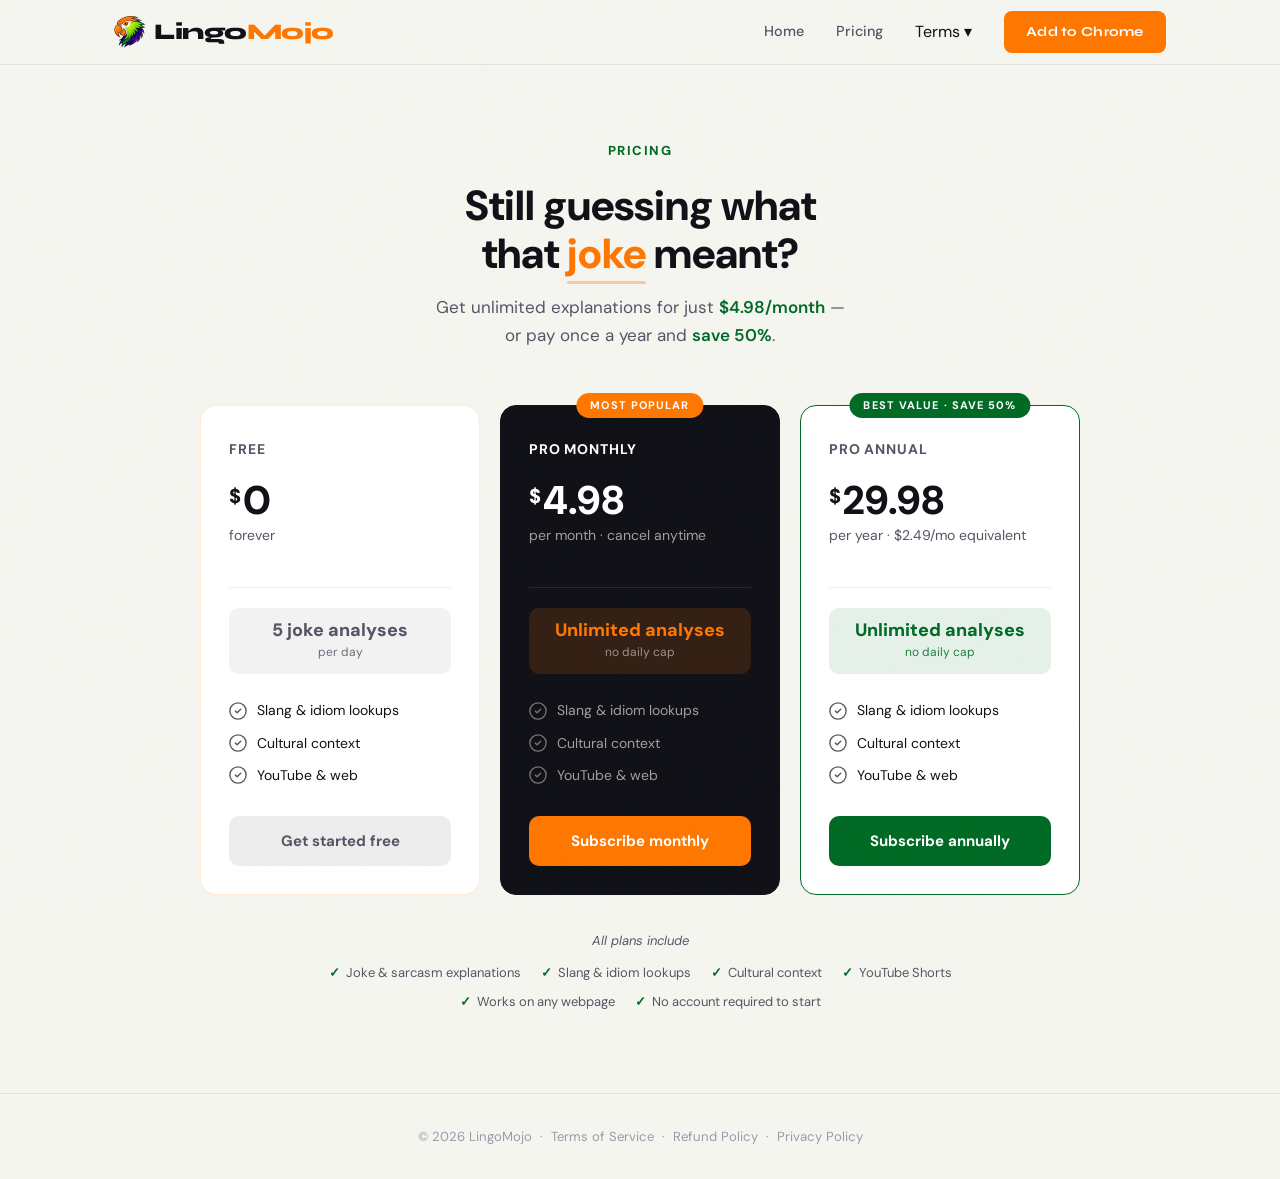
==== pricing.html @ 34e62b3f "Add pricing.html, move Pricing section out of index - New pricing.html with 3-card layout (Free / Pr" ====
<!DOCTYPE html>
<html lang="en">
<head>
    <meta charset="UTF-8">
    <meta name="viewport" content="width=device-width, initial-scale=1.0">
    <title>Pricing — LingoMojo</title>
    <meta name="description" content="Simple, honest pricing for LingoMojo. Free plan with 5 analyses per day. Pro plans with unlimited analyses starting at $2.49/month.">

    <link rel="icon" type="image/png" href="/favicon-96x96.png" sizes="96x96" />
    <link rel="icon" type="image/svg+xml" href="/favicon.svg" />
    <link rel="shortcut icon" href="/favicon.ico" />
    <link rel="apple-touch-icon" sizes="180x180" href="/apple-touch-icon.png" />
    <link rel="manifest" href="/site.webmanifest" />

    <link rel="preconnect" href="https://fonts.googleapis.com">
    <link rel="preconnect" href="https://fonts.gstatic.com" crossorigin>
    <link href="https://fonts.googleapis.com/css2?family=Syne:wght@400;600;700;800&family=DM+Sans:ital,opsz,wght@0,9..40,300;0,9..40,400;0,9..40,500;1,9..40,300&display=swap" rel="stylesheet">
    <link rel="stylesheet" href="/styles.css">

    <style>
        html { scroll-snap-type: none; }

        .pricing-page {
            display: flex;
            flex-direction: column;
            align-items: center;
            padding: 72px 24px 80px;
        }

        /* ── HOOK ─────────────────────────────────────── */
        .hook {
            text-align: center;
            max-width: 560px;
            margin-bottom: 56px;
        }

        .hook-eyebrow {
            display: inline-block;
            font-family: var(--font-display);
            font-weight: 800;
            font-size: 13px;
            letter-spacing: 0.12em;
            text-transform: uppercase;
            color: var(--green);
            margin-bottom: 20px;
        }

        .hook h1 {
            font-family: var(--font-display);
            font-weight: 800;
            font-size: clamp(28px, 5vw, 42px);
            line-height: 1.15;
            color: var(--text);
            margin-bottom: 16px;
        }

        .hook h1 em {
            font-style: normal;
            color: var(--accent);
            position: relative;
            white-space: nowrap;
        }

        .hook h1 em::after {
            content: '';
            position: absolute;
            left: 0; right: 0;
            bottom: -3px;
            height: 3px;
            background: var(--accent);
            border-radius: 2px;
            opacity: 0.35;
        }

        .hook p {
            font-size: 17px;
            color: var(--text-muted);
            line-height: 1.6;
        }

        .hook p strong {
            color: var(--green);
            font-weight: 600;
        }

        /* ── CARDS ────────────────────────────────────── */
        .pr-cards {
            display: flex;
            gap: 20px;
            align-items: stretch;
            flex-wrap: wrap;
            justify-content: center;
            max-width: 900px;
            width: 100%;
        }

        .pr-card {
            background: var(--bg-card);
            border: 1.5px solid var(--border);
            border-radius: 16px;
            padding: 32px 28px 28px;
            display: flex;
            flex-direction: column;
            flex: 1 1 240px;
            max-width: 280px;
            position: relative;
            transition: transform 0.2s, box-shadow 0.2s;
        }

        .pr-card:hover {
            transform: translateY(-4px);
            box-shadow: 0 12px 40px rgba(0,0,0,0.08);
        }

        .pr-card.featured {
            background: var(--text);
            border-color: var(--text);
            color: #fff;
        }

        .pr-card.featured .pr-price-label,
        .pr-card.featured .pr-desc,
        .pr-card.featured .limit-sub,
        .pr-card.featured .pr-feature { color: rgba(255,255,255,0.6); }

        .pr-card.featured .pr-name,
        .pr-card.featured .pr-price { color: #fff; }

        .pr-card.featured .pr-divider { background: rgba(255,255,255,0.1); }

        .pr-card.annual { border-color: var(--green); }

        /* Badge */
        .pr-badge {
            position: absolute;
            top: -13px;
            left: 50%;
            transform: translateX(-50%);
            background: var(--accent);
            color: #fff;
            font-family: var(--font-display);
            font-weight: 700;
            font-size: 11px;
            letter-spacing: 0.1em;
            text-transform: uppercase;
            padding: 4px 14px;
            border-radius: 20px;
            white-space: nowrap;
        }

        .pr-card.annual .pr-badge { background: var(--green); }

        /* Card content */
        .pr-name {
            font-family: var(--font-display);
            font-weight: 700;
            font-size: 14px;
            letter-spacing: 0.06em;
            text-transform: uppercase;
            color: var(--text-muted);
            margin-bottom: 20px;
        }

        .pr-price {
            font-family: var(--font-display);
            font-weight: 800;
            font-size: 40px;
            line-height: 1;
            color: var(--text);
            display: flex;
            align-items: flex-start;
            gap: 2px;
            margin-bottom: 4px;
        }

        .pr-price sup { font-size: 20px; margin-top: 6px; }

        .pr-price-label {
            font-size: 14px;
            color: var(--text-muted);
            margin-bottom: 20px;
        }

        .pr-divider {
            height: 1px;
            background: var(--border);
            margin: 20px 0;
        }

        /* Limit highlight */
        .limit-box {
            border-radius: 10px;
            padding: 12px 16px;
            margin-bottom: 20px;
            text-align: center;
        }

        .limit-box.free-limit {
            background: rgba(0,0,0,0.05);
            color: var(--text-muted);
        }

        .limit-box.featured-limit {
            background: rgba(254,119,1,0.15);
            color: var(--accent);
        }

        .limit-box.annual-limit {
            background: rgba(0,107,38,0.1);
            color: var(--green);
        }

        .limit-main {
            font-family: var(--font-display);
            font-weight: 800;
            font-size: 18px;
            line-height: 1.2;
        }

        .limit-sub {
            font-size: 12px;
            opacity: 0.85;
            margin-top: 2px;
        }

        /* Features list */
        .pr-feature {
            display: flex;
            align-items: center;
            gap: 10px;
            font-size: 14px;
            color: var(--text);
            padding: 5px 0;
        }

        .pr-feature .icon {
            width: 18px;
            height: 18px;
            flex-shrink: 0;
            opacity: 0.7;
        }

        /* CTA button */
        .pr-cta { margin-top: auto; padding-top: 24px; }

        .pr-btn {
            display: block;
            width: 100%;
            text-align: center;
            padding: 13px 20px;
            border-radius: 10px;
            font-family: var(--font-display);
            font-weight: 700;
            font-size: 15px;
            cursor: pointer;
            text-decoration: none;
            border: none;
            transition: opacity 0.15s, transform 0.15s;
        }

        .pr-btn:hover { opacity: 0.88; transform: translateY(-1px); }
        .pr-btn:active { transform: translateY(0); }

        .pr-btn.btn-free    { background: rgba(0,0,0,0.07); color: var(--text-muted); }
        .pr-btn.btn-monthly { background: var(--accent); color: #fff; }
        .pr-btn.btn-annual  { background: var(--green);  color: #fff; }

        /* ── SHARED FEATURES ROW ──────────────────────── */
        .shared {
            margin-top: 36px;
            display: flex;
            flex-wrap: wrap;
            justify-content: center;
            gap: 8px 20px;
            max-width: 700px;
            text-align: center;
        }

        .shared-label {
            font-size: 13px;
            color: var(--text-muted);
            width: 100%;
            margin-bottom: 4px;
            font-style: italic;
        }

        .shared-item {
            font-size: 13px;
            color: var(--text-muted);
            display: flex;
            align-items: center;
            gap: 6px;
        }

        .shared-item::before {
            content: '✓';
            color: var(--green);
            font-weight: 700;
        }

        @media (max-width: 640px) {
            .pr-cards { flex-direction: column; align-items: center; }
            .pr-card  { max-width: 100%; }
        }
    </style>
</head>
<body>

    <header>
        <div class="container">
            <a href="/" class="logo"><img src="/favicon.svg" alt="" class="logo-icon"><span class="logo-wordmark">Lingo<span>Mojo</span></span></a>
            <nav>
                <a href="/" class="nav-link">Home</a>
                <a href="/pricing.html" class="nav-link active">Pricing</a>
                <div class="nav-dropdown">
                    <span class="nav-link nav-dropdown-trigger">Terms ▾</span>
                    <div class="nav-dropdown-menu">
                        <div class="nav-dropdown-inner">
                            <a href="/terms.html">Terms of Service</a>
                            <a href="/refund.html">Refund Policy</a>
                            <a href="/privacy.html">Privacy Policy</a>
                        </div>
                    </div>
                </div>
                <a href="https://chromewebstore.google.com/detail/lingomojo-%E2%80%94-jokes-and-sla/cbhnfalfcehnldongaeojnlaheihpejl"
                   class="cta-button" target="_blank" rel="noopener">Add to Chrome</a>
            </nav>
        </div>
    </header>

    <main class="pricing-page">

        <!-- HOOK -->
        <div class="hook">
            <span class="hook-eyebrow">Pricing</span>
            <h1>Still guessing what<br>that <em>joke</em> meant?</h1>
            <p>
                Get unlimited explanations for just <strong>$4.98/month</strong> —<br>
                or pay once a year and <strong>save 50%</strong>.
            </p>
        </div>

        <!-- CARDS -->
        <div class="pr-cards">

            <!-- FREE -->
            <div class="pr-card">
                <div class="pr-name">Free</div>
                <div class="pr-price"><sup>$</sup>0</div>
                <div class="pr-price-label">forever</div>

                <div class="pr-divider"></div>

                <div class="limit-box free-limit">
                    <div class="limit-main">5 joke analyses</div>
                    <div class="limit-sub">per day</div>
                </div>

                <div class="pr-feature">
                    <svg class="icon" viewBox="0 0 20 20" fill="none"><circle cx="10" cy="10" r="9" stroke="currentColor" stroke-width="1.5"/><path d="M7 10l2 2 4-4" stroke="currentColor" stroke-width="1.5" stroke-linecap="round" stroke-linejoin="round"/></svg>
                    Slang &amp; idiom lookups
                </div>
                <div class="pr-feature">
                    <svg class="icon" viewBox="0 0 20 20" fill="none"><circle cx="10" cy="10" r="9" stroke="currentColor" stroke-width="1.5"/><path d="M7 10l2 2 4-4" stroke="currentColor" stroke-width="1.5" stroke-linecap="round" stroke-linejoin="round"/></svg>
                    Cultural context
                </div>
                <div class="pr-feature">
                    <svg class="icon" viewBox="0 0 20 20" fill="none"><circle cx="10" cy="10" r="9" stroke="currentColor" stroke-width="1.5"/><path d="M7 10l2 2 4-4" stroke="currentColor" stroke-width="1.5" stroke-linecap="round" stroke-linejoin="round"/></svg>
                    YouTube &amp; web
                </div>

                <div class="pr-cta">
                    <a href="https://chromewebstore.google.com/detail/lingomojo-%E2%80%94-jokes-and-sla/cbhnfalfcehnldongaeojnlaheihpejl"
                       class="pr-btn btn-free" target="_blank" rel="noopener">Get started free</a>
                </div>
            </div>

            <!-- PRO MONTHLY (featured) -->
            <div class="pr-card featured">
                <div class="pr-badge">Most popular</div>
                <div class="pr-name">Pro Monthly</div>
                <div class="pr-price"><sup>$</sup>4.98</div>
                <div class="pr-price-label">per month · cancel anytime</div>

                <div class="pr-divider"></div>

                <div class="limit-box featured-limit">
                    <div class="limit-main">Unlimited analyses</div>
                    <div class="limit-sub">no daily cap</div>
                </div>

                <div class="pr-feature">
                    <svg class="icon" viewBox="0 0 20 20" fill="none"><circle cx="10" cy="10" r="9" stroke="currentColor" stroke-width="1.5"/><path d="M7 10l2 2 4-4" stroke="currentColor" stroke-width="1.5" stroke-linecap="round" stroke-linejoin="round"/></svg>
                    Slang &amp; idiom lookups
                </div>
                <div class="pr-feature">
                    <svg class="icon" viewBox="0 0 20 20" fill="none"><circle cx="10" cy="10" r="9" stroke="currentColor" stroke-width="1.5"/><path d="M7 10l2 2 4-4" stroke="currentColor" stroke-width="1.5" stroke-linecap="round" stroke-linejoin="round"/></svg>
                    Cultural context
                </div>
                <div class="pr-feature">
                    <svg class="icon" viewBox="0 0 20 20" fill="none"><circle cx="10" cy="10" r="9" stroke="currentColor" stroke-width="1.5"/><path d="M7 10l2 2 4-4" stroke="currentColor" stroke-width="1.5" stroke-linecap="round" stroke-linejoin="round"/></svg>
                    YouTube &amp; web
                </div>

                <div class="pr-cta">
                    <a href="https://chromewebstore.google.com/detail/lingomojo-%E2%80%94-jokes-and-sla/cbhnfalfcehnldongaeojnlaheihpejl"
                       class="pr-btn btn-monthly" target="_blank" rel="noopener">Subscribe monthly</a>
                </div>
            </div>

            <!-- PRO ANNUAL -->
            <div class="pr-card annual">
                <div class="pr-badge">Best value · Save 50%</div>
                <div class="pr-name">Pro Annual</div>
                <div class="pr-price"><sup>$</sup>29.98</div>
                <div class="pr-price-label">per year · $2.49/mo equivalent</div>

                <div class="pr-divider"></div>

                <div class="limit-box annual-limit">
                    <div class="limit-main">Unlimited analyses</div>
                    <div class="limit-sub">no daily cap</div>
                </div>

                <div class="pr-feature">
                    <svg class="icon" viewBox="0 0 20 20" fill="none"><circle cx="10" cy="10" r="9" stroke="currentColor" stroke-width="1.5"/><path d="M7 10l2 2 4-4" stroke="currentColor" stroke-width="1.5" stroke-linecap="round" stroke-linejoin="round"/></svg>
                    Slang &amp; idiom lookups
                </div>
                <div class="pr-feature">
                    <svg class="icon" viewBox="0 0 20 20" fill="none"><circle cx="10" cy="10" r="9" stroke="currentColor" stroke-width="1.5"/><path d="M7 10l2 2 4-4" stroke="currentColor" stroke-width="1.5" stroke-linecap="round" stroke-linejoin="round"/></svg>
                    Cultural context
                </div>
                <div class="pr-feature">
                    <svg class="icon" viewBox="0 0 20 20" fill="none"><circle cx="10" cy="10" r="9" stroke="currentColor" stroke-width="1.5"/><path d="M7 10l2 2 4-4" stroke="currentColor" stroke-width="1.5" stroke-linecap="round" stroke-linejoin="round"/></svg>
                    YouTube &amp; web
                </div>

                <div class="pr-cta">
                    <a href="https://chromewebstore.google.com/detail/lingomojo-%E2%80%94-jokes-and-sla/cbhnfalfcehnldongaeojnlaheihpejl"
                       class="pr-btn btn-annual" target="_blank" rel="noopener">Subscribe annually</a>
                </div>
            </div>

        </div>

        <!-- SHARED FEATURES -->
        <div class="shared">
            <span class="shared-label">All plans include</span>
            <span class="shared-item">Joke &amp; sarcasm explanations</span>
            <span class="shared-item">Slang &amp; idiom lookups</span>
            <span class="shared-item">Cultural context</span>
            <span class="shared-item">YouTube Shorts</span>
            <span class="shared-item">Works on any webpage</span>
            <span class="shared-item">No account required to start</span>
        </div>

    </main>

    <footer>
        <div class="container">
            <p>
                © 2026 LingoMojo &nbsp;·&nbsp;
                <a href="/terms.html">Terms of Service</a> &nbsp;·&nbsp;
                <a href="/refund.html">Refund Policy</a> &nbsp;·&nbsp;
                <a href="/privacy.html">Privacy Policy</a>
            </p>
        </div>
    </footer>

</body>
</html>
---- styles.css ----
/* ── Variables ── */
:root {
    --bg-dark:      #f5f5f0;
    --bg-mid:       #eeeee8;
    --bg-card:      #ffffff;
    --accent:       #FE7701;
    --accent-glow:  rgba(254, 119, 1, 0.22);
    --accent-dim:   rgba(254, 119, 1, 0.08);
    --green:        #006B26;
    --green-dim:    rgba(0, 107, 38, 0.08);
    --text:         #111118;
    --text-muted:   #555566;
    --text-dim:     #999aaa;
    --border:       rgba(254, 119, 1, 0.15);
    --border-neutral: rgba(0, 0, 0, 0.08);
    --radius:       16px;
}

/* ── Reset ── */
* { margin: 0; padding: 0; box-sizing: border-box; }
html {
    scroll-behavior: smooth;
    scroll-snap-type: y mandatory;
    scroll-padding-top: 64px;
}

body {
    font-family: 'DM Sans', sans-serif;
    background: var(--bg-dark);
    color: var(--text);
    line-height: 1.6;
    overflow-x: hidden;
}

/* Subtle noise texture */
body::before {
    content: '';
    position: fixed;
    inset: 0;
    background-image: url("data:image/svg+xml,%3Csvg viewBox='0 0 256 256' xmlns='http://www.w3.org/2000/svg'%3E%3Cfilter id='noise'%3E%3CfeTurbulence type='fractalNoise' baseFrequency='0.9' numOctaves='4' stitchTiles='stitch'/%3E%3C/filter%3E%3Crect width='100%25' height='100%25' filter='url(%23noise)' opacity='0.04'/%3E%3C/svg%3E");
    pointer-events: none;
    z-index: 999;
    opacity: 0.2;
}

.container {
    max-width: 1100px;
    margin: 0 auto;
    padding: 0 24px;
}

/* ── Header ── */
header {
    position: sticky;
    top: 0;
    z-index: 100;
    background: rgba(245, 245, 240, 0.88);
    backdrop-filter: blur(16px);
    border-bottom: 1px solid var(--border-neutral);
    color: var(--text);
}

header .container {
    display: flex;
    justify-content: space-between;
    align-items: center;
    height: 64px;
}

/* ── Logo ── */
.logo {
    font-family: 'Syne', sans-serif;
    font-size: 1.4rem;
    font-weight: 800;
    color: var(--text);
    text-decoration: none;
    letter-spacing: -0.02em;
    display: flex;
    align-items: center;
    gap: 8px;
}

.logo-icon {
    width: 32px;
    height: 32px;
    display: block;
    flex-shrink: 0;
}

/* wordmark is one flex item — no gap inside it */
.logo-wordmark { line-height: 1; }
.logo-wordmark span { color: var(--accent); }

/* ── Nav ── */
nav {
    display: flex;
    gap: 2rem;
    align-items: center;
}

nav a,
nav a.nav-link {
    color: var(--text-muted);
    text-decoration: none;
    font-size: 0.9rem;
    font-weight: 500;
    transition: color 0.2s;
}

nav a:hover,
nav a.nav-link:hover { color: var(--accent); }

nav a.cta-button:hover { color: #ffffff; }

/* ── Nav dropdown ── */
.nav-dropdown {
    position: relative;
}

.nav-dropdown-trigger {
    cursor: default;
    user-select: none;
}

.nav-dropdown-menu {
    display: none;
    position: absolute;
    top: 100%;
    left: 50%;
    transform: translateX(-50%);
    padding-top: 10px;
    min-width: 180px;
    z-index: 200;
}

.nav-dropdown-inner {
    background: var(--bg-card);
    border: 1px solid var(--border-neutral);
    border-radius: 10px;
    box-shadow: 0 8px 24px rgba(0,0,0,0.08);
    padding: 6px;
    display: flex;
    flex-direction: column;
}

.nav-dropdown:hover .nav-dropdown-menu {
    display: flex;
    flex-direction: column;
}

.nav-dropdown-menu a {
    padding: 8px 12px;
    border-radius: 6px;
    font-size: 0.88rem;
    font-weight: 500;
    color: var(--text-muted);
    text-decoration: none;
    white-space: nowrap;
    transition: background 0.15s, color 0.15s;
}

.nav-dropdown-menu a:hover,
.nav-dropdown-menu a.active {
    background: var(--accent-dim);
    color: var(--accent);
}

/* ── CTA Button ── */
.cta-button {
    background: var(--accent);
    color: #ffffff;
    padding: 0.65rem 1.4rem;
    border-radius: 8px;
    text-decoration: none;
    font-family: 'Syne', sans-serif;
    font-weight: 700;
    font-size: 0.85rem;
    letter-spacing: 0.02em;
    transition: transform 0.2s, box-shadow 0.2s;
    display: inline-block;
}

.cta-button:hover {
    transform: translateY(-2px);
    box-shadow: 0 6px 20px var(--accent-glow);
}

.cta-button.large {
    padding: 1rem 2.5rem;
    font-size: 1rem;
}

/* ── Hero ── */
.hero {
    height: calc(100vh - 64px);
    min-height: 560px;
    display: flex;
    align-items: flex-start;
    position: relative;
    overflow: hidden;
    padding: 3rem 0 2rem;
    background: var(--bg-dark);
    scroll-snap-align: start;
}

.hero::after {
    content: '';
    position: absolute;
    top: 10%;
    left: 30%;
    transform: translateX(-50%);
    width: 700px;
    height: 700px;
    background: radial-gradient(circle, rgba(254,119,1,0.06) 0%, transparent 70%);
    pointer-events: none;
}

.hero .container { position: relative; z-index: 1; }

/* Two-column hero layout */
.hero-layout {
    display: grid;
    grid-template-columns: 1fr 1fr;
    gap: 3rem;
    align-items: flex-start;
}

.hero-text { display: flex; flex-direction: column; }

.hero-visual {
    display: flex;
    justify-content: center;
    align-items: center;
}

.hero-screenshot {
    width: 100%;
    max-width: 480px;
    max-height: calc(100vh - 64px - 4rem);
    object-fit: contain;
    object-position: top;
    border-radius: 12px;
    box-shadow: 0 24px 64px rgba(0,0,0,0.12), 0 4px 16px rgba(254,119,1,0.1);
    opacity: 0;
    animation: fadeUp 0.7s 0.5s ease forwards;
}

.hero-eyebrow {
    display: inline-flex;
    align-items: center;
    gap: 8px;
    font-size: 0.78rem;
    font-weight: 500;
    letter-spacing: 0.12em;
    text-transform: uppercase;
    color: var(--accent);
    background: var(--accent-dim);
    border: 1px solid var(--border);
    border-radius: 20px;
    padding: 5px 14px;
    margin-bottom: 2rem;
    width: fit-content;
    opacity: 0;
    animation: fadeUp 0.6s 0.1s ease forwards;
}

.hero h2 {
    font-family: 'Syne', sans-serif;
    font-size: clamp(1.8rem, 3.2vw, 2.8rem);
    font-weight: 800;
    line-height: 1.08;
    letter-spacing: -0.03em;
    margin-bottom: 1.5rem;
    color: var(--text);
    opacity: 0;
    animation: fadeUp 0.6s 0.2s ease forwards;
}

.hero h2 em {
    font-style: normal;
    color: var(--accent);
    position: relative;
}

.hero h2 em::after {
    content: '';
    position: absolute;
    bottom: 4px;
    left: 0; right: 0;
    height: 3px;
    background: var(--accent);
    opacity: 0.3;
    border-radius: 2px;
}

.hero p {
    font-size: 1.1rem;
    color: var(--text-muted);
    margin-bottom: 2.5rem;
    font-weight: 300;
    opacity: 0;
    animation: fadeUp 0.6s 0.3s ease forwards;
}

.hero-cta {
    display: flex;
    gap: 1rem;
    align-items: center;
    flex-wrap: wrap;
    opacity: 0;
    animation: fadeUp 0.6s 0.4s ease forwards;
}

.hero-note {
    font-size: 0.8rem;
    color: var(--text-dim);
}

.hero-grid {
    position: absolute;
    right: -80px;
    top: 50%;
    transform: translateY(-50%);
    display: grid;
    grid-template-columns: repeat(5, 60px);
    grid-template-rows: repeat(5, 60px);
    gap: 12px;
    opacity: 0.07;
    pointer-events: none;
}

.hero-grid span {
    border: 1px solid var(--accent);
    border-radius: 6px;
}

.hero-grid span:nth-child(3n) { opacity: 0.4; }
.hero-grid span:nth-child(5n) { background: var(--accent); }

/* ── Divider ── */
.divider {
    height: 1px;
    background: linear-gradient(90deg, transparent, var(--border-neutral), transparent);
    margin: 0 24px;
}

/* ── Section commons ── */
.section-label {
    font-family: 'Syne', sans-serif;
    font-size: 0.7rem;
    letter-spacing: 0.14em;
    text-transform: uppercase;
    color: var(--accent);
    margin-bottom: 1rem;
}

.section-title {
    font-family: 'Syne', sans-serif;
    font-size: clamp(1.6rem, 3vw, 2.2rem);
    font-weight: 800;
    letter-spacing: -0.025em;
    margin-bottom: 2rem;
    max-width: 600px;
    color: var(--text);
}

/* ── Features / How it works ── */
.features {
    height: 100vh;
    display: flex;
    align-items: flex-start;
    padding: 2rem 0;
    background: var(--bg-dark);
    scroll-snap-align: start;
}

.features h3 {
    font-family: 'Syne', sans-serif;
    font-size: clamp(1.8rem, 4vw, 2.8rem);
    font-weight: 800;
    text-align: left;
    color: var(--text);
    margin-bottom: 0;
}

.feature-grid {
    display: grid;
    grid-template-columns: repeat(auto-fit, minmax(240px, 1fr));
    gap: 1.5rem;
    margin-top: 2rem;
}

.feature-grid.cols-3 {
    grid-template-columns: repeat(3, 1fr);
}

.feature {
    padding: 2rem;
    background: var(--bg-card);
    border: 1px solid var(--border-neutral);
    border-radius: var(--radius);
    position: relative;
    overflow: hidden;
    transition: border-color 0.3s, transform 0.3s, box-shadow 0.3s;
}

.feature:hover {
    border-color: var(--border);
    transform: translateY(-3px);
    box-shadow: 0 8px 24px var(--accent-dim);
}

.feature::before {
    content: '';
    position: absolute;
    top: 0; left: 0; right: 0;
    height: 2px;
    background: linear-gradient(90deg, transparent, var(--accent), transparent);
    opacity: 0;
    transition: opacity 0.3s;
}

.feature:hover::before { opacity: 1; }

.feature .number {
    font-family: 'Syne', sans-serif;
    font-size: 0.75rem;
    font-weight: 800;
    letter-spacing: 0.1em;
    color: var(--accent);
    background: var(--accent-dim);
    border: 1px solid var(--border);
    border-radius: 50%;
    width: 36px;
    height: 36px;
    display: flex;
    align-items: center;
    justify-content: center;
    margin-bottom: 1.2rem;
}

.feature h4 {
    font-family: 'Syne', sans-serif;
    font-size: 1.05rem;
    font-weight: 700;
    margin-bottom: 0.6rem;
    letter-spacing: -0.01em;
    color: var(--text);
}

.feature p {
    color: var(--text-muted);
    font-size: 0.9rem;
    line-height: 1.6;
}

/* ── Pricing ── */
.pricing {
    height: 100vh;
    display: flex;
    align-items: flex-start;
    padding: 2rem 0;
    background: var(--bg-mid);
    scroll-snap-align: start;
}

.pricing-grid {
    display: grid;
    grid-template-columns: repeat(2, 1fr);
    gap: 1.5rem;
    max-width: 760px;
}

.pricing-card {
    background: var(--bg-card);
    border: 1px solid var(--border-neutral);
    border-radius: var(--radius);
    padding: 1.75rem 2rem;
    display: flex;
    flex-direction: column;
    gap: 0;
    position: relative;
}

.pricing-card--featured {
    border-color: var(--accent);
    box-shadow: 0 8px 32px var(--accent-glow);
}

.plan-badge {
    position: absolute;
    top: -13px;
    left: 50%;
    transform: translateX(-50%);
    background: var(--accent);
    color: #fff;
    font-family: 'Syne', sans-serif;
    font-size: 0.72rem;
    font-weight: 700;
    letter-spacing: 0.08em;
    text-transform: uppercase;
    padding: 3px 14px;
    border-radius: 20px;
    white-space: nowrap;
}

.plan-name {
    font-family: 'Syne', sans-serif;
    font-size: 1rem;
    font-weight: 700;
    color: var(--text-muted);
    text-transform: uppercase;
    letter-spacing: 0.1em;
    margin-bottom: 1rem;
}

.plan-price {
    display: flex;
    align-items: baseline;
    gap: 4px;
    margin-bottom: 0.4rem;
}

.price-amount {
    font-family: 'Syne', sans-serif;
    font-size: 2.4rem;
    font-weight: 800;
    letter-spacing: -0.03em;
    color: var(--text);
}

.price-period {
    font-size: 0.9rem;
    color: var(--text-muted);
}

.plan-tagline {
    font-size: 0.82rem;
    color: var(--text-dim);
    margin-bottom: 2rem;
}

.plan-features {
    list-style: none;
    display: flex;
    flex-direction: column;
    gap: 0.55rem;
    margin-bottom: 1.5rem;
    flex: 1;
}

.plan-features li {
    font-size: 0.9rem;
    color: var(--text-muted);
    display: flex;
    align-items: center;
    gap: 8px;
}

.plan-features li::before {
    content: '';
    width: 18px;
    height: 18px;
    border-radius: 50%;
    flex-shrink: 0;
    display: flex;
    align-items: center;
    justify-content: center;
    font-size: 0.7rem;
    font-weight: 700;
}

.plan-features li.feat-check { color: var(--text); }
.plan-features li.feat-check::before {
    content: '✓';
    background: var(--green-dim);
    color: var(--green);
    border: 1px solid rgba(0,107,38,0.2);
}

.plan-features li.feat-cross { color: var(--text-dim); text-decoration: line-through; }
.plan-features li.feat-cross::before {
    content: '×';
    background: rgba(0,0,0,0.04);
    color: var(--text-dim);
    border: 1px solid var(--border-neutral);
}

.plan-cta {
    display: block;
    text-align: center;
    padding: 0.85rem 1.5rem;
    border-radius: 8px;
    font-family: 'Syne', sans-serif;
    font-weight: 700;
    font-size: 0.9rem;
    text-decoration: none;
    transition: transform 0.2s, box-shadow 0.2s;
}

.plan-cta--outline {
    border: 2px solid var(--border-neutral);
    color: var(--text-muted);
    background: transparent;
}

.plan-cta--outline:hover {
    border-color: var(--accent);
    color: var(--accent);
    transform: translateY(-2px);
}

.plan-cta--primary {
    background: var(--accent);
    color: #fff;
    border: 2px solid var(--accent);
}

.plan-cta--primary:hover {
    transform: translateY(-2px);
    box-shadow: 0 6px 20px var(--accent-glow);
}

/* ── Final CTA + Footer snap wrapper ── */
.cta-footer-snap {
    height: 100vh;
    scroll-snap-align: start;
    display: flex;
    flex-direction: column;
}

/* ── Final CTA ── */
.cta-final {
    flex: 1;
    display: flex;
    align-items: center;
    justify-content: center;
    text-align: center;
    position: relative;
    overflow: hidden;
    background: var(--bg-dark);
    color: var(--text);
}

.cta-final::before {
    content: '';
    position: absolute;
    top: 50%; left: 50%;
    transform: translate(-50%, -50%);
    width: 600px;
    height: 600px;
    background: radial-gradient(circle, rgba(254,119,1,0.06) 0%, transparent 65%);
    pointer-events: none;
}

.cta-final h3 {
    font-family: 'Syne', sans-serif;
    font-size: clamp(1.8rem, 4vw, 3rem);
    font-weight: 800;
    letter-spacing: -0.025em;
    margin-bottom: 1rem;
    position: relative;
    color: var(--text);
}

.cta-final p {
    color: var(--text-muted);
    font-size: 1.05rem;
    margin-bottom: 2.5rem;
    position: relative;
}

.cta-final .cta-button { position: relative; }

/* ── Page header (terms / privacy) ── */
.page-header {
    padding: 4rem 0 3rem;
    border-bottom: 1px solid var(--border-neutral);
    background: var(--bg-dark);
}

.page-eyebrow {
    display: inline-flex;
    align-items: center;
    gap: 8px;
    font-size: 0.75rem;
    font-weight: 500;
    letter-spacing: 0.12em;
    text-transform: uppercase;
    color: var(--accent);
    background: var(--accent-dim);
    border: 1px solid var(--border);
    border-radius: 20px;
    padding: 4px 12px;
    margin-bottom: 1.2rem;
}

.page-header h1 {
    font-family: 'Syne', sans-serif;
    font-size: clamp(2rem, 4vw, 3rem);
    font-weight: 800;
    letter-spacing: -0.03em;
    margin-bottom: 0.5rem;
    color: var(--text);
}

.page-header p { color: var(--text-muted); font-size: 0.9rem; }

.policy-wrapper {
    padding: 3rem 0 5rem;
    max-width: 800px;
}

.policy-content {
    font-family: Arial, Helvetica, sans-serif;
    color: #333;
}

.policy-content h1 {
    font-family: Arial, Helvetica, sans-serif;
    font-size: 28px;
    font-weight: bold;
    letter-spacing: 0;
    margin-bottom: 6px;
    color: #111;
}

.policy-content .policy-meta {
    font-size: 14px;
    font-weight: bold;
    color: #333;
    margin-bottom: 1.5rem;
}

.policy-content h2 {
    font-family: Arial, Helvetica, sans-serif;
    font-size: 16px;
    font-weight: bold;
    text-transform: uppercase;
    color: #111;
    margin-top: 1.8rem;
    margin-bottom: 0.5rem;
    letter-spacing: 0;
}

.policy-content p {
    font-size: 14px;
    color: #333;
    margin-bottom: 0.8rem;
    line-height: 1.75;
}

.policy-content ul {
    margin: 0.3rem 0 0.8rem 1.6rem;
}

.policy-content ul li {
    font-size: 14px;
    color: #333;
    line-height: 1.75;
    margin-bottom: 0.4rem;
}

.policy-content a {
    color: #1a0dab;
    text-decoration: none;
}

.policy-content a:hover { text-decoration: underline; }

/* ── Footer ── */
footer {
    border-top: 1px solid var(--border-neutral);
    padding: 2rem 0;
    text-align: center;
    background: var(--bg-dark);
    color: var(--text-dim);
}

footer p { font-size: 0.82rem; }

footer a {
    color: var(--text-dim);
    text-decoration: none;
    transition: color 0.2s;
}

footer a:hover { color: var(--accent); }

/* ── Animations ── */
@keyframes fadeUp {
    from { opacity: 0; transform: translateY(20px); }
    to   { opacity: 1; transform: translateY(0); }
}

/* ── Mobile ── */
@media (max-width: 768px) {
    nav a.nav-link { display: none; }
    header .container { padding: 0 20px; }

    .hero { min-height: auto; padding: 3.5rem 0; }
    .hero-layout {
        grid-template-columns: 1fr;
        gap: 2.5rem;
    }
    .hero-visual { order: -1; }
    .hero-screenshot { max-width: 320px; }
    .hero-grid { display: none; }
    .hero h2 { font-size: 2rem; }
    .hero-cta { flex-direction: column; align-items: flex-start; }
    .cta-button.large { width: 100%; text-align: center; }

    .feature-grid.cols-3 { grid-template-columns: 1fr; }

    .pricing-grid { grid-template-columns: 1fr; max-width: 100%; }
}
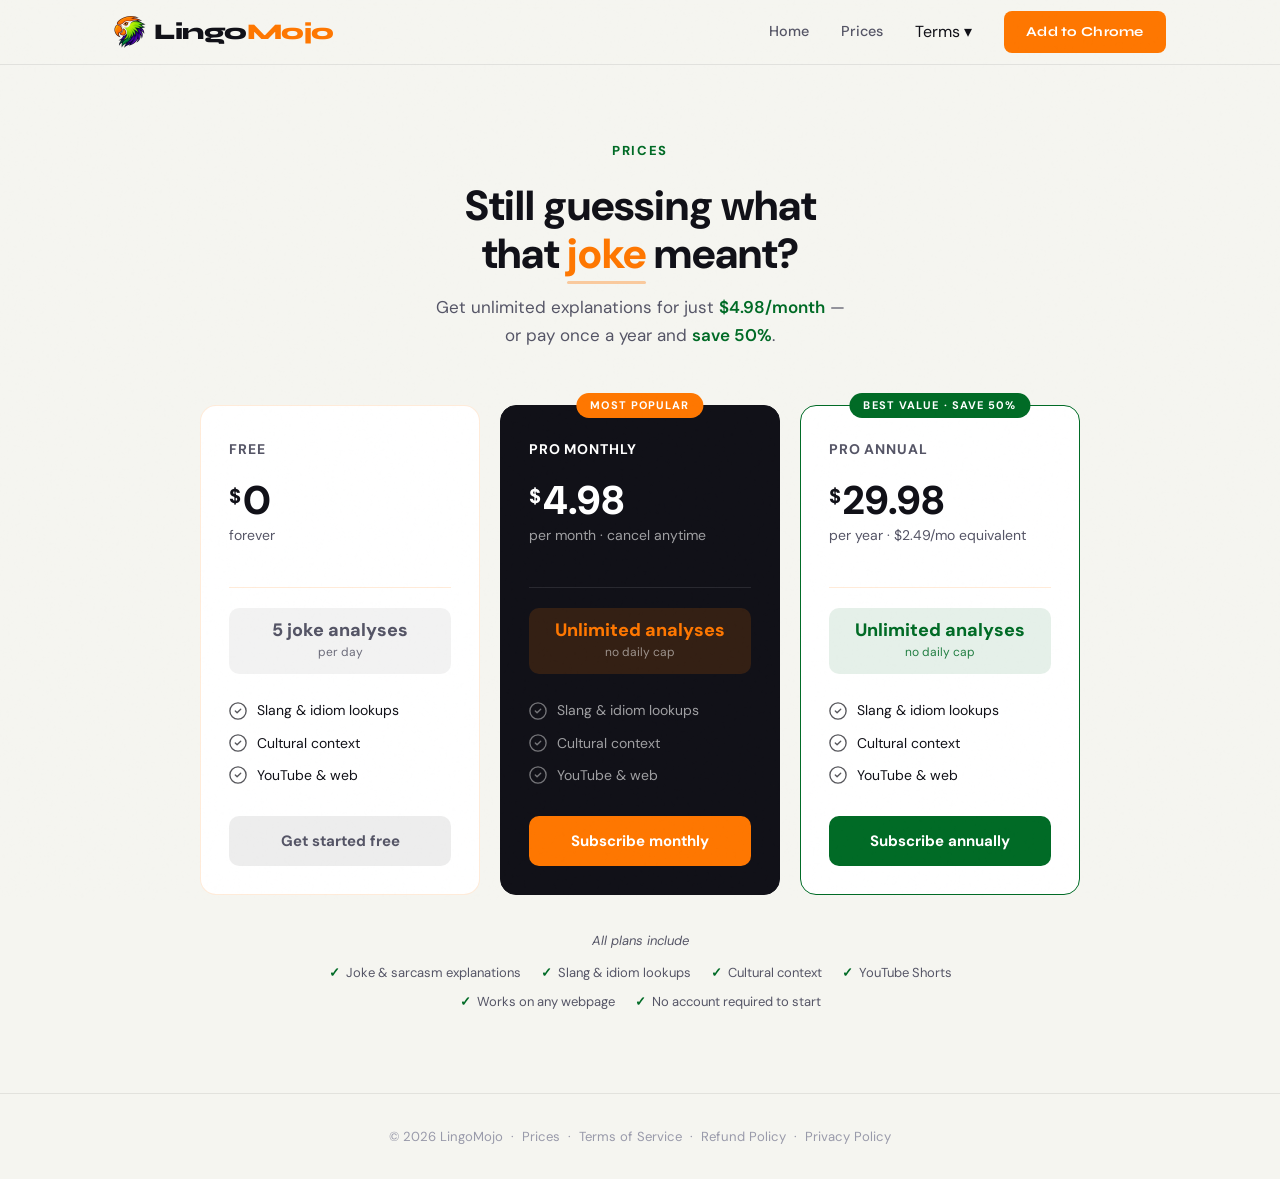
==== commit 645cfe5a: "Rename Pricing → Prices, add Prices to header and footer on all pages Co-Authored-By: Claude Sonnet " ====
--- a/pricing.html
+++ b/pricing.html
@@ -3,7 +3,7 @@
 <head>
     <meta charset="UTF-8">
     <meta name="viewport" content="width=device-width, initial-scale=1.0">
-    <title>Pricing — LingoMojo</title>
+    <title>Prices — LingoMojo</title>
     <meta name="description" content="Simple, honest pricing for LingoMojo. Free plan with 5 analyses per day. Pro plans with unlimited analyses starting at $2.49/month.">
 
     <link rel="icon" type="image/png" href="/favicon-96x96.png" sizes="96x96" />
@@ -311,7 +311,7 @@
             <a href="/" class="logo"><img src="/favicon.svg" alt="" class="logo-icon"><span class="logo-wordmark">Lingo<span>Mojo</span></span></a>
             <nav>
                 <a href="/" class="nav-link">Home</a>
-                <a href="/pricing.html" class="nav-link active">Pricing</a>
+                <a href="/pricing.html" class="nav-link active">Prices</a>
                 <div class="nav-dropdown">
                     <span class="nav-link nav-dropdown-trigger">Terms ▾</span>
                     <div class="nav-dropdown-menu">
@@ -332,7 +332,7 @@
 
         <!-- HOOK -->
         <div class="hook">
-            <span class="hook-eyebrow">Pricing</span>
+            <span class="hook-eyebrow">Prices</span>
             <h1>Still guessing what<br>that <em>joke</em> meant?</h1>
             <p>
                 Get unlimited explanations for just <strong>$4.98/month</strong> —<br>
@@ -460,6 +460,7 @@
         <div class="container">
             <p>
                 © 2026 LingoMojo &nbsp;·&nbsp;
+                <a href="/pricing.html">Prices</a> &nbsp;·&nbsp;
                 <a href="/terms.html">Terms of Service</a> &nbsp;·&nbsp;
                 <a href="/refund.html">Refund Policy</a> &nbsp;·&nbsp;
                 <a href="/privacy.html">Privacy Policy</a>
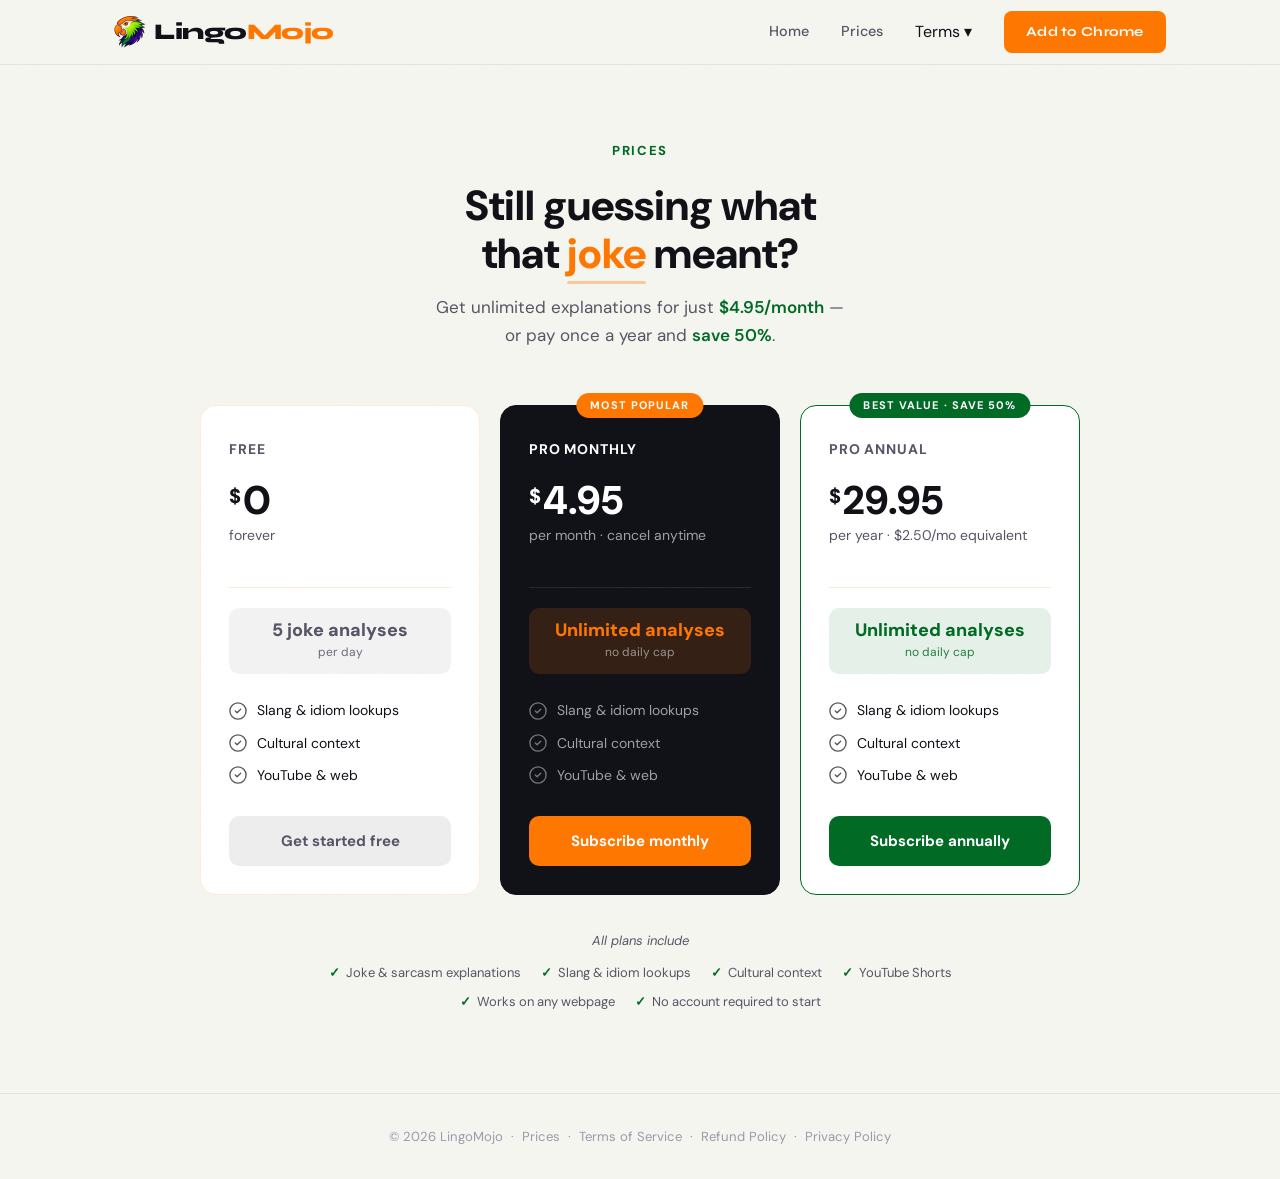
==== commit bc7f8fae: "Update prices: 4.98→4.95, 29.98→29.95, 2.49→2.50/mo Co-Authored-By: Claude Sonnet 4.6 <noreply@anthr" ====
--- a/pricing.html
+++ b/pricing.html
@@ -335,7 +335,7 @@
             <span class="hook-eyebrow">Prices</span>
             <h1>Still guessing what<br>that <em>joke</em> meant?</h1>
             <p>
-                Get unlimited explanations for just <strong>$4.98/month</strong> —<br>
+                Get unlimited explanations for just <strong>$4.95/month</strong> —<br>
                 or pay once a year and <strong>save 50%</strong>.
             </p>
         </div>
@@ -379,7 +379,7 @@
             <div class="pr-card featured">
                 <div class="pr-badge">Most popular</div>
                 <div class="pr-name">Pro Monthly</div>
-                <div class="pr-price"><sup>$</sup>4.98</div>
+                <div class="pr-price"><sup>$</sup>4.95</div>
                 <div class="pr-price-label">per month · cancel anytime</div>
 
                 <div class="pr-divider"></div>
@@ -412,8 +412,8 @@
             <div class="pr-card annual">
                 <div class="pr-badge">Best value · Save 50%</div>
                 <div class="pr-name">Pro Annual</div>
-                <div class="pr-price"><sup>$</sup>29.98</div>
-                <div class="pr-price-label">per year · $2.49/mo equivalent</div>
+                <div class="pr-price"><sup>$</sup>29.95</div>
+                <div class="pr-price-label">per year · $2.50/mo equivalent</div>
 
                 <div class="pr-divider"></div>
 
